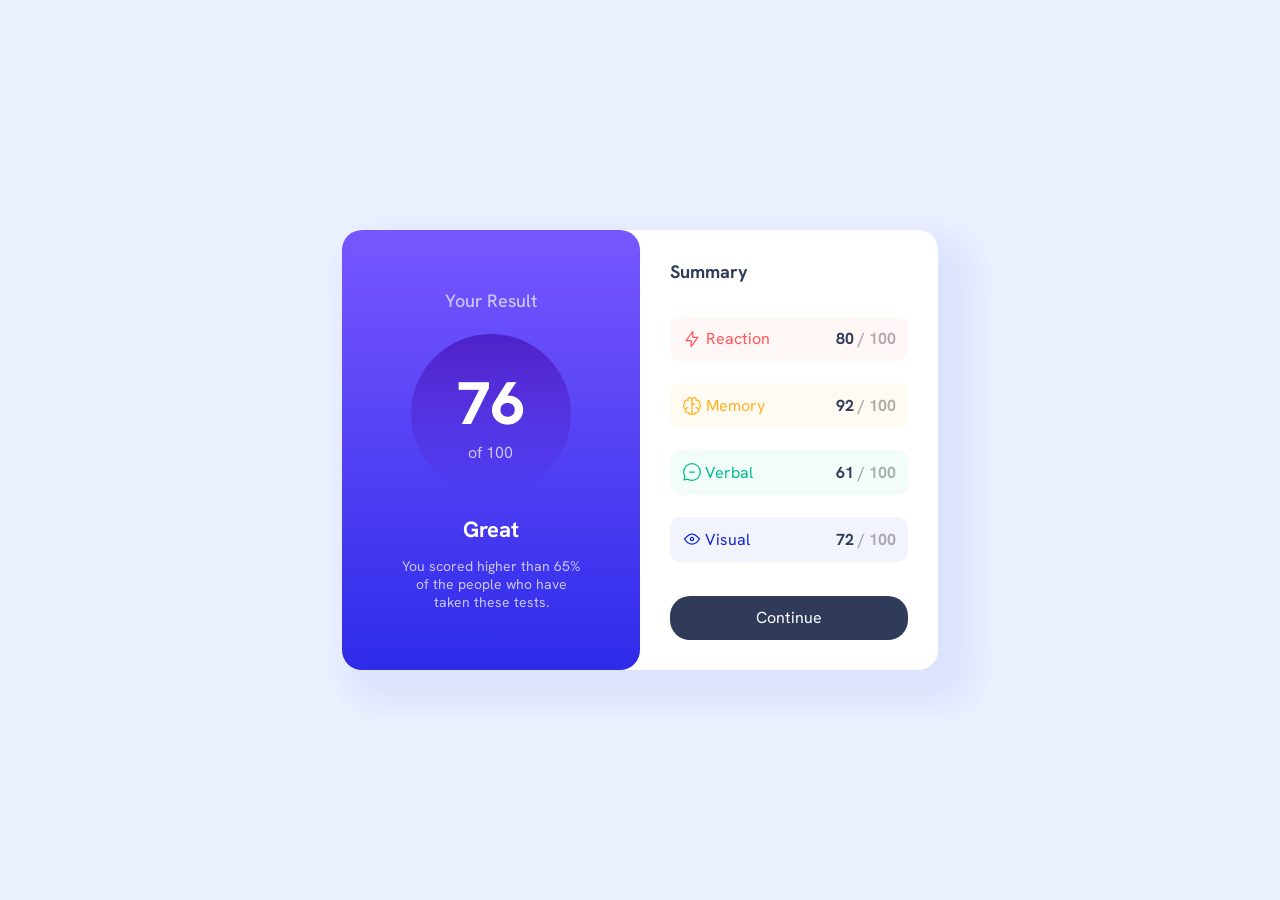
==== results-summary-component-main/index.html @ 0ee826cb "submission for results-summary-component" ====
<!DOCTYPE html>
<html class="height-100" lang="en">
<head>
  <meta charset="UTF-8">
  <meta name="viewport" content="width=device-width, initial-scale=1.0">
  <link rel="icon" type="image/png" sizes="32x32" href="./assets/images/favicon-32x32.png">
  <link rel="preconnect" href="https://fonts.googleapis.com">
  <link rel="preconnect" href="https://fonts.gstatic.com" crossorigin>
  <link href="https://fonts.googleapis.com/css2?family=Hanken+Grotesk:ital,wght@0,100..900;1,100..900&display=swap" rel="stylesheet">
  <link rel="stylesheet" href="style.css">
  <title>Frontend Mentor | Results summary component</title>
  <style>
    .attribution { font-size: 0.6875rem; text-align: center; }
    .attribution a { color: hsl(228, 45%, 44%); }
  </style>
</head>
<body class="height-100 flex flex-column flex-justify-center flex-align-center bg-pale-blue">
  <div id="main" class="height-sm-100 width-sm-100 flex flex-sm-col border-radius-20 bg-white shadow">
    <div id="resultPanel" class="width-50 width-sm-100 p-10 border-radius-20 bg-grad-slate-royal flex flex-column flex-align-center flex-justify-space-between text-center">
      <div class="fg-light-lavender mb-10 text-medium text-bold">Your Result</div>
      <div class=" flex flex-column flex-justify-center bg-grad-violet-persian border-circular width-90 height-50 p-20 mb-10">
        <div class="fg-white text-largest text-boldest">76</div>
        <div class="fg-light-lavender">of 100</div>
      </div>
      <div class="fg-white mb-5 text-large text-bolder">Great</div>
      <div class="fg-light-lavender text-small">You scored higher than 65% of the people who have taken these tests.</div>
    </div>
    <div class="width-50 width-sm-100 flex flex-column flex-justify-space-between p-5">
      <div class="text-medium fg-dark-gray-blue text-bolder">Summary</div>
      <div class="flex flex-justify-space-between flex-align-center bg-light-red-op p-5 mt-10 mb-5 border-radius-10">
        <div class="flex flex-align-center fg-light-red"><img id="ReactionIcon" class="mr-5" src="./assets/images/icon-reaction.svg" alt="Reaction icon"> Reaction</div>
        <div class="text-bolder"><span class="fg-dark-gray-blue" id="ReactionValue">80</span> <span class="op-30">/ 100</span></div>
      </div>
      <div class="flex flex-justify-space-between flex-align-center bg-orangey-yellow-op p-5 mb-5 border-radius-10">
        <div class="flex flex-align-center fg-orangey-yellow"><img id="MemoryIcon" class="mr-5" src="./assets/images/icon-memory.svg" alt="Memory icon"> Memory</div>
        <div class="text-bolder"><span class="fg-dark-gray-blue" id="MemoryValue">92</span> <span class="op-30">/ 100</span></div>
      </div>
      <div class="flex flex-justify-space-between flex-align-center bg-green-teal-op p-5 mb-5 border-radius-10">
        <div class="flex flex-align-center fg-green-teal"><img id="VerbalIcon" class="mr-5" src="./assets/images/icon-verbal.svg" alt="Verbal icon"> Verbal</div>
        <div class="text-bolder"><span class="fg-dark-gray-blue" id="VerbalValue">61</span> <span class="op-30">/ 100</span></div>
      </div>
      <div class="flex flex-justify-space-between flex-align-center bg-cobalt-blue-op p-5 mb-10 border-radius-10">
        <div class="flex flex-align-center fg-cobalt-blue"><img id="VisualIcon" class="mr-5" src="./assets/images/icon-visual.svg" alt="Visual icon"> Visual</div>
        <div class="text-bolder"><span class="fg-dark-gray-blue" id="VisualValue">72</span> <span class="op-30">/ 100</span></div>
      </div>
      <div class="fg-white bg-dark-gray-blue border-radius-20 text-center pt-5 pb-5 button">Continue</div>
    </div>
  </div>
  <!-- <footer class="attribution">
    Challenge by <a href="https://www.frontendmentor.io?ref=challenge">Frontend Mentor</a>. 
    Coded by <a href="#">Wissam Alghabra</a>.
  </footer> -->

  <script src="./script.js"></script>
</body>
</html>
---- results-summary-component-main/style.css ----
.text-small {
  font-size: 14px;
}

.text-medium {
  font-size: 18px;
}

.text-large {
  font-size: 22px;
}

.text-largest {
  font-size: 60px;
}

.text-bold {
  font-weight: 500;
}

.text-bolder {
  font-weight: 700;
}

.text-boldest {
  font-weight: 800;
}

.bg-light-red {
  background-color: hsl(0, 100%, 67%);
}

.fg-light-red {
  color: hsl(0, 100%, 67%);
}

.bg-light-red-op {
  background-color: hsla(0, 100%, 67%, 0.05);
}

.fg-light-red-op {
  color: hsla(0, 100%, 67%, 0.05);
}

.bg-orangey-yellow {
  background-color: hsl(39, 100%, 56%);
}

.fg-orangey-yellow {
  color: hsl(39, 100%, 56%);
}

.bg-orangey-yellow-op {
  background-color: hsla(39, 100%, 56%, 0.05);
}

.fg-orangey-yellow-op {
  color: hsla(39, 100%, 56%, 0.05);
}

.bg-green-teal {
  background-color: hsl(166, 100%, 37%);
}

.fg-green-teal {
  color: hsl(166, 100%, 37%);
}

.bg-green-teal-op {
  background-color: hsla(166, 100%, 37%, 0.05);
}

.fg-green-teal-op {
  color: hsla(166, 100%, 37%, 0.05);
}

.bg-cobalt-blue {
  background-color: hsl(234, 85%, 45%);
}

.fg-cobalt-blue {
  color: hsl(234, 85%, 45%);
}

.bg-cobalt-blue-op {
  background-color: hsla(234, 85%, 45%, 0.05);
}

.fg-cobalt-blue-op {
  color: hsla(234, 85%, 45%, 0.05);
}

.bg-light-slate-blue {
  background-color: hsl(252, 100%, 67%);
}

.fg-light-slate-blue {
  color: hsl(252, 100%, 67%);
}

.bg-light-royal-blue {
  background-color: hsl(241, 81%, 54%);
}

.fg-light-royal-blue {
  color: hsl(241, 81%, 54%);
}

.bg-violet-blue {
  background-color: hsl(256, 72%, 46%);
}

.fg-violet-blue {
  color: hsl(256, 72%, 46%);
}

.bg-persian-blue {
  background-color: rgba(36, 33, 202, 0);
}

.fg-persian-blue {
  color: rgba(36, 33, 202, 0);
}

.bg-white {
  background-color: hsl(0, 0%, 100%);
}

.fg-white {
  color: hsl(0, 0%, 100%);
}

.bg-pale-blue {
  background-color: hsl(221, 100%, 96%);
}

.fg-pale-blue {
  color: hsl(221, 100%, 96%);
}

.bg-light-lavender {
  background-color: hsl(241, 100%, 89%);
}

.fg-light-lavender {
  color: hsl(241, 100%, 89%);
}

.bg-dark-gray-blue {
  background-color: hsl(224, 30%, 27%);
}

.fg-dark-gray-blue {
  color: hsl(224, 30%, 27%);
}

.height-1 {
  height: 1%;
}

.width-1 {
  width: 1%;
}

.p-1 {
  padding: 1%;
}

.pt-1 {
  padding-top: 1%;
}

.pb-1 {
  padding-bottom: 1%;
}

.pr-1 {
  padding-right: 1%;
}

.pl-1 {
  padding-left: 1%;
}

.mt-1 {
  margin-top: 1%;
}

.mb-1 {
  margin-bottom: 1%;
}

.mr-1 {
  margin-right: 1%;
}

.ml-1 {
  margin-left: 1%;
}

.m-1 {
  margin: 1%;
}

.op-1 {
  opacity: 1%;
}

.height-5 {
  height: 5%;
}

.width-5 {
  width: 5%;
}

.p-5 {
  padding: 5%;
}

.pt-5 {
  padding-top: 5%;
}

.pb-5 {
  padding-bottom: 5%;
}

.pr-5 {
  padding-right: 5%;
}

.pl-5 {
  padding-left: 5%;
}

.mt-5 {
  margin-top: 5%;
}

.mb-5 {
  margin-bottom: 5%;
}

.mr-5 {
  margin-right: 5%;
}

.ml-5 {
  margin-left: 5%;
}

.m-5 {
  margin: 5%;
}

.op-5 {
  opacity: 5%;
}

.height-10 {
  height: 10%;
}

.width-10 {
  width: 10%;
}

.p-10 {
  padding: 10%;
}

.pt-10 {
  padding-top: 10%;
}

.pb-10 {
  padding-bottom: 10%;
}

.pr-10 {
  padding-right: 10%;
}

.pl-10 {
  padding-left: 10%;
}

.mt-10 {
  margin-top: 10%;
}

.mb-10 {
  margin-bottom: 10%;
}

.mr-10 {
  margin-right: 10%;
}

.ml-10 {
  margin-left: 10%;
}

.m-10 {
  margin: 10%;
}

.op-10 {
  opacity: 10%;
}

.height-20 {
  height: 20%;
}

.width-20 {
  width: 20%;
}

.p-20 {
  padding: 20%;
}

.pt-20 {
  padding-top: 20%;
}

.pb-20 {
  padding-bottom: 20%;
}

.pr-20 {
  padding-right: 20%;
}

.pl-20 {
  padding-left: 20%;
}

.mt-20 {
  margin-top: 20%;
}

.mb-20 {
  margin-bottom: 20%;
}

.mr-20 {
  margin-right: 20%;
}

.ml-20 {
  margin-left: 20%;
}

.m-20 {
  margin: 20%;
}

.op-20 {
  opacity: 20%;
}

.height-25 {
  height: 25%;
}

.width-25 {
  width: 25%;
}

.p-25 {
  padding: 25%;
}

.pt-25 {
  padding-top: 25%;
}

.pb-25 {
  padding-bottom: 25%;
}

.pr-25 {
  padding-right: 25%;
}

.pl-25 {
  padding-left: 25%;
}

.mt-25 {
  margin-top: 25%;
}

.mb-25 {
  margin-bottom: 25%;
}

.mr-25 {
  margin-right: 25%;
}

.ml-25 {
  margin-left: 25%;
}

.m-25 {
  margin: 25%;
}

.op-25 {
  opacity: 25%;
}

.height-30 {
  height: 30%;
}

.width-30 {
  width: 30%;
}

.p-30 {
  padding: 30%;
}

.pt-30 {
  padding-top: 30%;
}

.pb-30 {
  padding-bottom: 30%;
}

.pr-30 {
  padding-right: 30%;
}

.pl-30 {
  padding-left: 30%;
}

.mt-30 {
  margin-top: 30%;
}

.mb-30 {
  margin-bottom: 30%;
}

.mr-30 {
  margin-right: 30%;
}

.ml-30 {
  margin-left: 30%;
}

.m-30 {
  margin: 30%;
}

.op-30 {
  opacity: 30%;
}

.height-35 {
  height: 35%;
}

.width-35 {
  width: 35%;
}

.p-35 {
  padding: 35%;
}

.pt-35 {
  padding-top: 35%;
}

.pb-35 {
  padding-bottom: 35%;
}

.pr-35 {
  padding-right: 35%;
}

.pl-35 {
  padding-left: 35%;
}

.mt-35 {
  margin-top: 35%;
}

.mb-35 {
  margin-bottom: 35%;
}

.mr-35 {
  margin-right: 35%;
}

.ml-35 {
  margin-left: 35%;
}

.m-35 {
  margin: 35%;
}

.op-35 {
  opacity: 35%;
}

.height-40 {
  height: 40%;
}

.width-40 {
  width: 40%;
}

.p-40 {
  padding: 40%;
}

.pt-40 {
  padding-top: 40%;
}

.pb-40 {
  padding-bottom: 40%;
}

.pr-40 {
  padding-right: 40%;
}

.pl-40 {
  padding-left: 40%;
}

.mt-40 {
  margin-top: 40%;
}

.mb-40 {
  margin-bottom: 40%;
}

.mr-40 {
  margin-right: 40%;
}

.ml-40 {
  margin-left: 40%;
}

.m-40 {
  margin: 40%;
}

.op-40 {
  opacity: 40%;
}

.height-45 {
  height: 45%;
}

.width-45 {
  width: 45%;
}

.p-45 {
  padding: 45%;
}

.pt-45 {
  padding-top: 45%;
}

.pb-45 {
  padding-bottom: 45%;
}

.pr-45 {
  padding-right: 45%;
}

.pl-45 {
  padding-left: 45%;
}

.mt-45 {
  margin-top: 45%;
}

.mb-45 {
  margin-bottom: 45%;
}

.mr-45 {
  margin-right: 45%;
}

.ml-45 {
  margin-left: 45%;
}

.m-45 {
  margin: 45%;
}

.op-45 {
  opacity: 45%;
}

.height-50 {
  height: 50%;
}

.width-50 {
  width: 50%;
}

.p-50 {
  padding: 50%;
}

.pt-50 {
  padding-top: 50%;
}

.pb-50 {
  padding-bottom: 50%;
}

.pr-50 {
  padding-right: 50%;
}

.pl-50 {
  padding-left: 50%;
}

.mt-50 {
  margin-top: 50%;
}

.mb-50 {
  margin-bottom: 50%;
}

.mr-50 {
  margin-right: 50%;
}

.ml-50 {
  margin-left: 50%;
}

.m-50 {
  margin: 50%;
}

.op-50 {
  opacity: 50%;
}

.height-60 {
  height: 60%;
}

.width-60 {
  width: 60%;
}

.p-60 {
  padding: 60%;
}

.pt-60 {
  padding-top: 60%;
}

.pb-60 {
  padding-bottom: 60%;
}

.pr-60 {
  padding-right: 60%;
}

.pl-60 {
  padding-left: 60%;
}

.mt-60 {
  margin-top: 60%;
}

.mb-60 {
  margin-bottom: 60%;
}

.mr-60 {
  margin-right: 60%;
}

.ml-60 {
  margin-left: 60%;
}

.m-60 {
  margin: 60%;
}

.op-60 {
  opacity: 60%;
}

.height-75 {
  height: 75%;
}

.width-75 {
  width: 75%;
}

.p-75 {
  padding: 75%;
}

.pt-75 {
  padding-top: 75%;
}

.pb-75 {
  padding-bottom: 75%;
}

.pr-75 {
  padding-right: 75%;
}

.pl-75 {
  padding-left: 75%;
}

.mt-75 {
  margin-top: 75%;
}

.mb-75 {
  margin-bottom: 75%;
}

.mr-75 {
  margin-right: 75%;
}

.ml-75 {
  margin-left: 75%;
}

.m-75 {
  margin: 75%;
}

.op-75 {
  opacity: 75%;
}

.height-80 {
  height: 80%;
}

.width-80 {
  width: 80%;
}

.p-80 {
  padding: 80%;
}

.pt-80 {
  padding-top: 80%;
}

.pb-80 {
  padding-bottom: 80%;
}

.pr-80 {
  padding-right: 80%;
}

.pl-80 {
  padding-left: 80%;
}

.mt-80 {
  margin-top: 80%;
}

.mb-80 {
  margin-bottom: 80%;
}

.mr-80 {
  margin-right: 80%;
}

.ml-80 {
  margin-left: 80%;
}

.m-80 {
  margin: 80%;
}

.op-80 {
  opacity: 80%;
}

.height-85 {
  height: 85%;
}

.width-85 {
  width: 85%;
}

.p-85 {
  padding: 85%;
}

.pt-85 {
  padding-top: 85%;
}

.pb-85 {
  padding-bottom: 85%;
}

.pr-85 {
  padding-right: 85%;
}

.pl-85 {
  padding-left: 85%;
}

.mt-85 {
  margin-top: 85%;
}

.mb-85 {
  margin-bottom: 85%;
}

.mr-85 {
  margin-right: 85%;
}

.ml-85 {
  margin-left: 85%;
}

.m-85 {
  margin: 85%;
}

.op-85 {
  opacity: 85%;
}

.height-90 {
  height: 90%;
}

.width-90 {
  width: 90%;
}

.p-90 {
  padding: 90%;
}

.pt-90 {
  padding-top: 90%;
}

.pb-90 {
  padding-bottom: 90%;
}

.pr-90 {
  padding-right: 90%;
}

.pl-90 {
  padding-left: 90%;
}

.mt-90 {
  margin-top: 90%;
}

.mb-90 {
  margin-bottom: 90%;
}

.mr-90 {
  margin-right: 90%;
}

.ml-90 {
  margin-left: 90%;
}

.m-90 {
  margin: 90%;
}

.op-90 {
  opacity: 90%;
}

.height-95 {
  height: 95%;
}

.width-95 {
  width: 95%;
}

.p-95 {
  padding: 95%;
}

.pt-95 {
  padding-top: 95%;
}

.pb-95 {
  padding-bottom: 95%;
}

.pr-95 {
  padding-right: 95%;
}

.pl-95 {
  padding-left: 95%;
}

.mt-95 {
  margin-top: 95%;
}

.mb-95 {
  margin-bottom: 95%;
}

.mr-95 {
  margin-right: 95%;
}

.ml-95 {
  margin-left: 95%;
}

.m-95 {
  margin: 95%;
}

.op-95 {
  opacity: 95%;
}

.height-100 {
  height: 100%;
}

.width-100 {
  width: 100%;
}

.p-100 {
  padding: 100%;
}

.pt-100 {
  padding-top: 100%;
}

.pb-100 {
  padding-bottom: 100%;
}

.pr-100 {
  padding-right: 100%;
}

.pl-100 {
  padding-left: 100%;
}

.mt-100 {
  margin-top: 100%;
}

.mb-100 {
  margin-bottom: 100%;
}

.mr-100 {
  margin-right: 100%;
}

.ml-100 {
  margin-left: 100%;
}

.m-100 {
  margin: 100%;
}

.op-100 {
  opacity: 100%;
}

.border-radius-5 {
  border-radius: 5px;
}

.border-radius-10 {
  border-radius: 10px;
}

.border-radius-15 {
  border-radius: 15px;
}

.border-radius-20 {
  border-radius: 20px;
}

.border-radius-25 {
  border-radius: 25px;
}

.border-radius-30 {
  border-radius: 30px;
}

.flex-align-center {
  align-items: center;
}

.flex-justify-center {
  justify-content: center;
}

.flex-align-start {
  align-items: start;
}

.flex-justify-start {
  justify-content: start;
}

.flex-align-end {
  align-items: end;
}

.flex-justify-end {
  justify-content: end;
}

.flex-align-space-between {
  align-items: space-between;
}

.flex-justify-space-between {
  justify-content: space-between;
}

.flex-align-flex-start {
  align-items: flex-start;
}

.flex-justify-flex-start {
  justify-content: flex-start;
}

.flex-align-flex-end {
  align-items: flex-end;
}

.flex-justify-flex-end {
  justify-content: flex-end;
}

.flex-align-left {
  align-items: left;
}

.flex-justify-left {
  justify-content: left;
}

.flex-align-right {
  align-items: right;
}

.flex-justify-right {
  justify-content: right;
}

* {
  box-sizing: border-box;
  padding: 0;
  margin: 0;
}

body {
  font-family: "Hanken Grotesk", sans-serif;
}

.flex {
  display: flex;
}

.flex-column {
  flex-direction: column;
}

.bg-grad-slate-royal {
  background: HSL(252, 100%, 67%);
  background: linear-gradient(180deg, rgb(120, 87, 255) 0%, rgb(46, 43, 233) 100%);
}

.button:hover {
  cursor: pointer;
  background: HSL(252, 100%, 67%);
  background: linear-gradient(180deg, rgb(120, 87, 255) 0%, rgb(46, 43, 233) 100%);
}

.bg-grad-violet-persian {
  background: HSLA(256, 72%, 46%, 1);
  background: linear-gradient(180deg, hsl(256, 72%, 46%) 0%, hsla(241, 72%, 46%, 0) 100%);
}

.border-circular {
  border-radius: 100%;
}

.text-center {
  text-align: center;
}

.attribution {
  position: absolute;
  bottom: 5px;
}

.shadow {
  box-shadow: 20px 20px 30px 15px hsla(241, 81%, 54%, 0.07);
}

@media screen and (max-width: 630px) {
  .flex-sm-col {
    display: flex;
    flex-direction: column;
  }
  .width-sm-100 {
    width: 100%;
  }
  .height-sm-100 {
    height: 100%;
  }
  #main {
    border-radius: 0px;
  }
  #resultPanel {
    border-top-right-radius: 0px;
    border-top-left-radius: 0px;
  }
}

/*# sourceMappingURL=style.css.map */
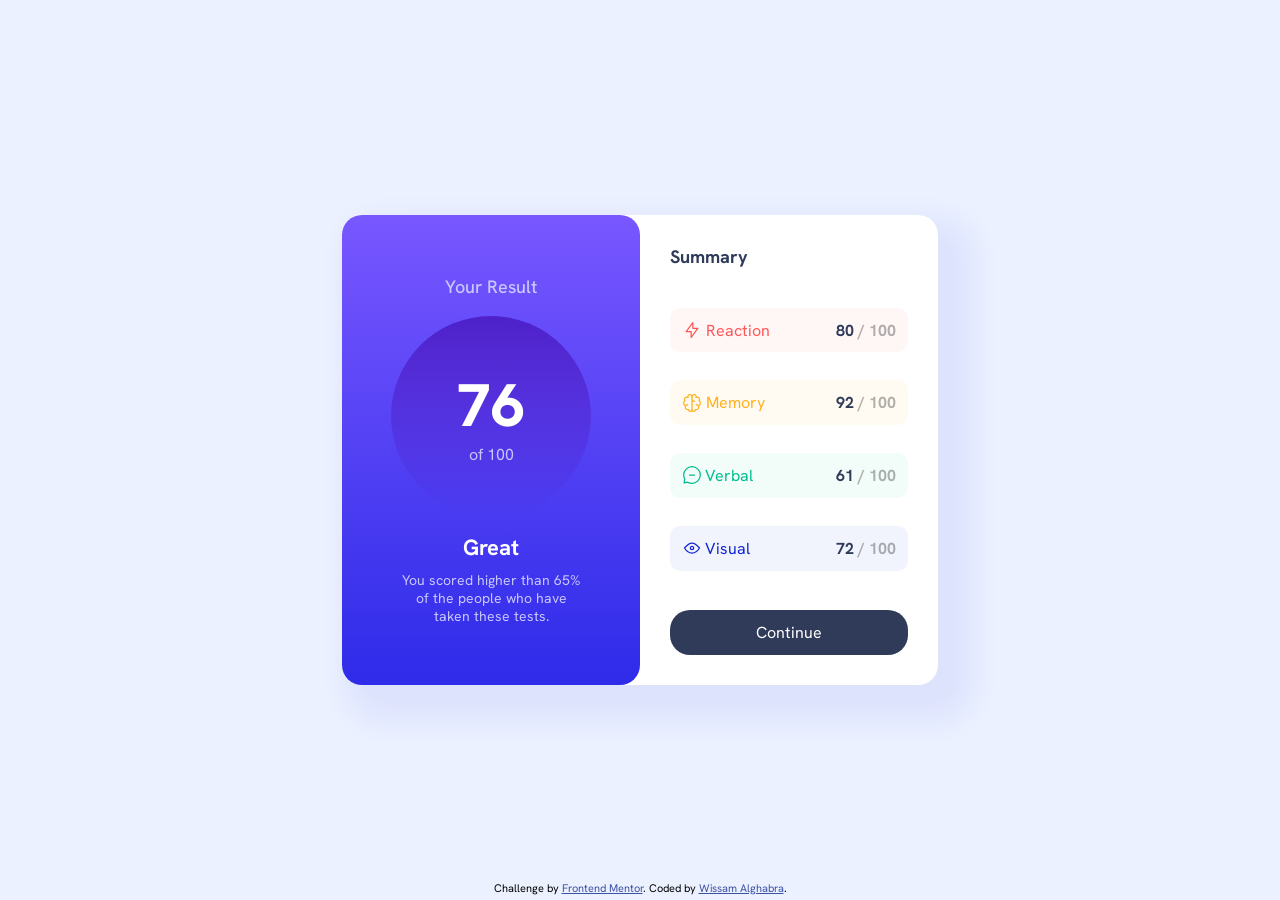
==== commit 0eadc25b: "finish code" ====
--- a/results-summary-component-main/index.html
+++ b/results-summary-component-main/index.html
@@ -18,7 +18,7 @@
   <div id="main" class="height-sm-100 width-sm-100 flex flex-sm-col border-radius-20 bg-white shadow">
     <div id="resultPanel" class="width-50 width-sm-100 p-10 border-radius-20 bg-grad-slate-royal flex flex-column flex-align-center flex-justify-space-between text-center">
       <div class="fg-light-lavender mb-10 text-medium text-bold">Your Result</div>
-      <div class=" flex flex-column flex-justify-center bg-grad-violet-persian border-circular width-90 height-50 p-20 mb-10">
+      <div id="resultCircle" class="flex flex-column flex-align-center flex-justify-center bg-grad-violet-persian border-circular p-20 mb-10">
         <div class="fg-white text-largest text-boldest">76</div>
         <div class="fg-light-lavender">of 100</div>
       </div>
@@ -46,10 +46,10 @@
       <div class="fg-white bg-dark-gray-blue border-radius-20 text-center pt-5 pb-5 button">Continue</div>
     </div>
   </div>
-  <!-- <footer class="attribution">
+  <footer class="attribution">
     Challenge by <a href="https://www.frontendmentor.io?ref=challenge">Frontend Mentor</a>. 
     Coded by <a href="#">Wissam Alghabra</a>.
-  </footer> -->
+  </footer>
 
   <script src="./script.js"></script>
 </body>
--- a/results-summary-component-main/style.css
+++ b/results-summary-component-main/style.css
@@ -1175,6 +1175,11 @@
 
 .shadow {
   box-shadow: 20px 20px 30px 15px hsla(241, 81%, 54%, 0.07);
+}
+
+#resultCircle {
+  height: 200px;
+  width: 200px;
 }
 
 @media screen and (max-width: 630px) {
@@ -1188,13 +1193,24 @@
   .height-sm-100 {
     height: 100%;
   }
+  body {
+    overflow: hidden;
+  }
   #main {
     border-radius: 0px;
+    overflow: scroll;
   }
   #resultPanel {
     border-top-right-radius: 0px;
     border-top-left-radius: 0px;
   }
+  .attribution {
+    top: 5px;
+    color: white;
+  }
+  .attribution a:link {
+    color: white;
+  }
 }
 
 /*# sourceMappingURL=style.css.map */
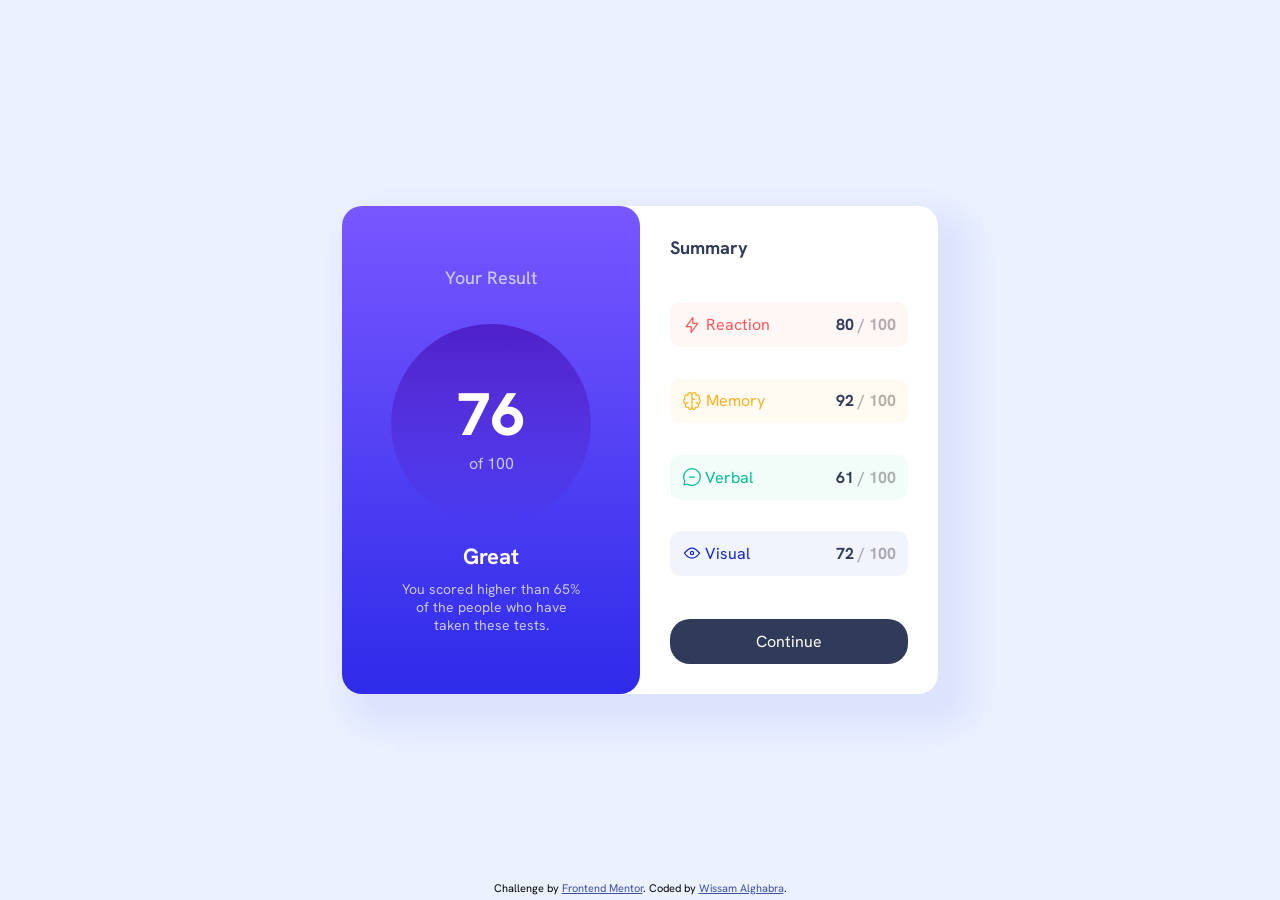
==== commit 91ec9d93: "fix margin" ====
--- a/results-summary-component-main/index.html
+++ b/results-summary-component-main/index.html
@@ -18,7 +18,7 @@
   <div id="main" class="height-sm-100 width-sm-100 flex flex-sm-col border-radius-20 bg-white shadow">
     <div id="resultPanel" class="width-50 width-sm-100 p-10 border-radius-20 bg-grad-slate-royal flex flex-column flex-align-center flex-justify-space-between text-center">
       <div class="fg-light-lavender mb-10 text-medium text-bold">Your Result</div>
-      <div id="resultCircle" class="flex flex-column flex-align-center flex-justify-center bg-grad-violet-persian border-circular p-20 mb-10">
+      <div id="resultCircle" class="flex flex-column flex-align-center flex-justify-center bg-grad-violet-persian border-circular p-20 mb-10 mt-10">
         <div class="fg-white text-largest text-boldest">76</div>
         <div class="fg-light-lavender">of 100</div>
       </div>
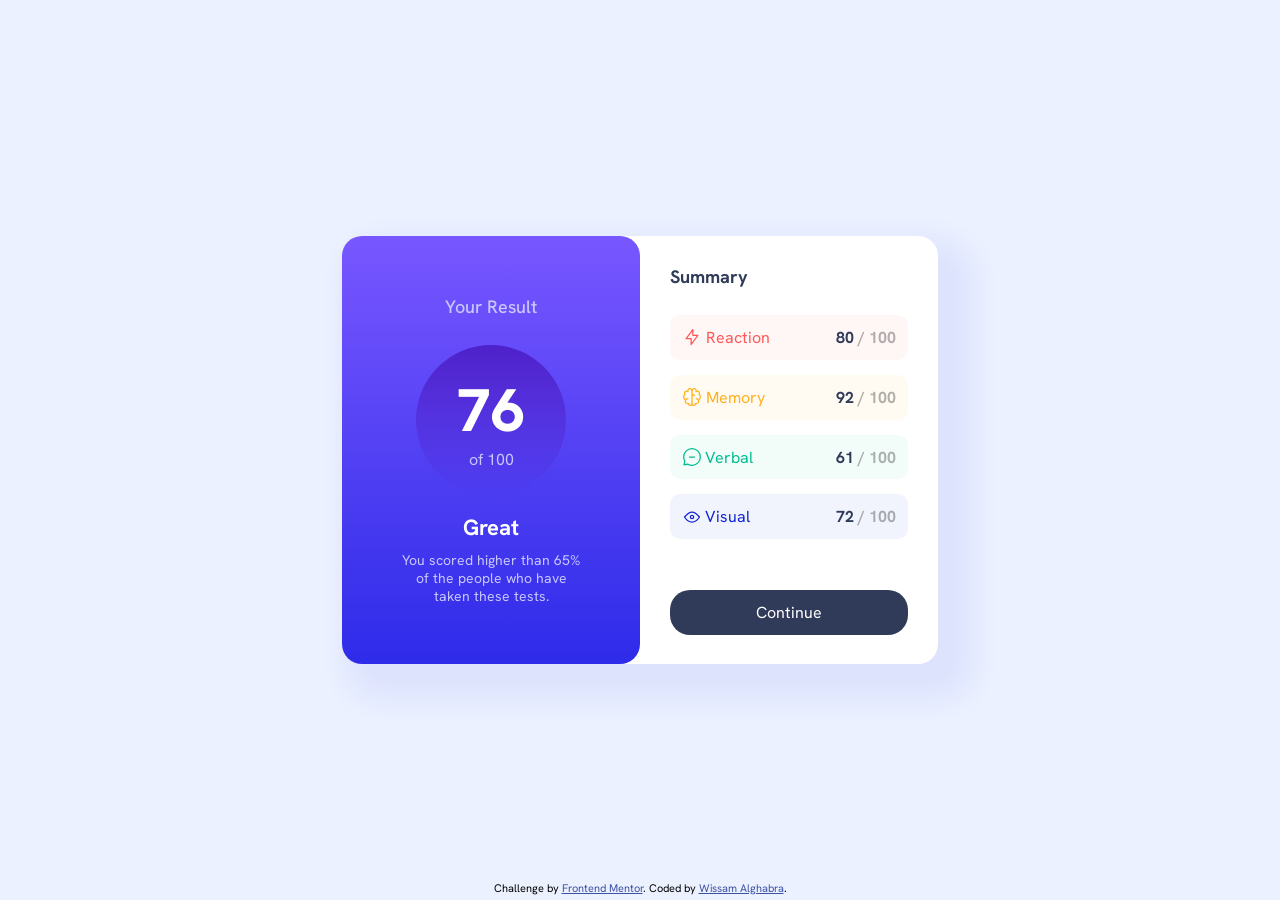
==== commit 3e0ddc03: "more fixes..." ====
--- a/results-summary-component-main/index.html
+++ b/results-summary-component-main/index.html
@@ -17,7 +17,7 @@
 <body class="height-100 flex flex-column flex-justify-center flex-align-center bg-pale-blue">
   <div id="main" class="height-sm-100 width-sm-100 flex flex-sm-col border-radius-20 bg-white shadow">
     <div id="resultPanel" class="width-50 width-sm-100 p-10 border-radius-20 bg-grad-slate-royal flex flex-column flex-align-center flex-justify-space-between text-center">
-      <div class="fg-light-lavender mb-10 text-medium text-bold">Your Result</div>
+      <div class="fg-light-lavender mb-5 text-medium text-bold">Your Result</div>
       <div id="resultCircle" class="flex flex-column flex-align-center flex-justify-center bg-grad-violet-persian border-circular p-20 mb-10 mt-10">
         <div class="fg-white text-largest text-boldest">76</div>
         <div class="fg-light-lavender">of 100</div>
@@ -25,24 +25,27 @@
       <div class="fg-white mb-5 text-large text-bolder">Great</div>
       <div class="fg-light-lavender text-small">You scored higher than 65% of the people who have taken these tests.</div>
     </div>
-    <div class="width-50 width-sm-100 flex flex-column flex-justify-space-between p-5">
+    <div class="width-50 width-sm-100 flex flex-column p-5 flex-justify-space-between">
       <div class="text-medium fg-dark-gray-blue text-bolder">Summary</div>
-      <div class="flex flex-justify-space-between flex-align-center bg-light-red-op p-5 mt-10 mb-5 border-radius-10">
-        <div class="flex flex-align-center fg-light-red"><img id="ReactionIcon" class="mr-5" src="./assets/images/icon-reaction.svg" alt="Reaction icon"> Reaction</div>
-        <div class="text-bolder"><span class="fg-dark-gray-blue" id="ReactionValue">80</span> <span class="op-30">/ 100</span></div>
+      <div class="mt-10 mb-10">
+        <div class="flex flex-justify-space-between flex-align-center bg-light-red-op p-5 border-radius-10" style="margin-bottom: 15px;">
+          <div class="flex flex-align-center fg-light-red"><img id="ReactionIcon" class="mr-5" src="./assets/images/icon-reaction.svg" alt="Reaction icon"> Reaction</div>
+          <div class="text-bolder"><span class="fg-dark-gray-blue" id="ReactionValue">80</span> <span class="op-30">/ 100</span></div>
+        </div>
+        <div class="flex flex-justify-space-between flex-align-center bg-orangey-yellow-op p-5 border-radius-10" style="margin-bottom: 15px;">
+          <div class="flex flex-align-center fg-orangey-yellow"><img id="MemoryIcon" class="mr-5" src="./assets/images/icon-memory.svg" alt="Memory icon"> Memory</div>
+          <div class="text-bolder"><span class="fg-dark-gray-blue" id="MemoryValue">92</span> <span class="op-30">/ 100</span></div>
+        </div>
+        <div class="flex flex-justify-space-between flex-align-center bg-green-teal-op p-5 border-radius-10" style="margin-bottom: 15px;">
+          <div class="flex flex-align-center fg-green-teal"><img id="VerbalIcon" class="mr-5" src="./assets/images/icon-verbal.svg" alt="Verbal icon"> Verbal</div>
+          <div class="text-bolder"><span class="fg-dark-gray-blue" id="VerbalValue">61</span> <span class="op-30">/ 100</span></div>
+        </div>
+        <div class="flex flex-justify-space-between flex-align-center bg-cobalt-blue-op p-5 mb-10 border-radius-10">
+          <div class="flex flex-align-center fg-cobalt-blue"><img id="VisualIcon" class="mr-5" src="./assets/images/icon-visual.svg" alt="Visual icon"> Visual</div>
+          <div class="text-bolder"><span class="fg-dark-gray-blue" id="VisualValue">72</span> <span class="op-30">/ 100</span></div>
+        </div>
       </div>
-      <div class="flex flex-justify-space-between flex-align-center bg-orangey-yellow-op p-5 mb-5 border-radius-10">
-        <div class="flex flex-align-center fg-orangey-yellow"><img id="MemoryIcon" class="mr-5" src="./assets/images/icon-memory.svg" alt="Memory icon"> Memory</div>
-        <div class="text-bolder"><span class="fg-dark-gray-blue" id="MemoryValue">92</span> <span class="op-30">/ 100</span></div>
-      </div>
-      <div class="flex flex-justify-space-between flex-align-center bg-green-teal-op p-5 mb-5 border-radius-10">
-        <div class="flex flex-align-center fg-green-teal"><img id="VerbalIcon" class="mr-5" src="./assets/images/icon-verbal.svg" alt="Verbal icon"> Verbal</div>
-        <div class="text-bolder"><span class="fg-dark-gray-blue" id="VerbalValue">61</span> <span class="op-30">/ 100</span></div>
-      </div>
-      <div class="flex flex-justify-space-between flex-align-center bg-cobalt-blue-op p-5 mb-10 border-radius-10">
-        <div class="flex flex-align-center fg-cobalt-blue"><img id="VisualIcon" class="mr-5" src="./assets/images/icon-visual.svg" alt="Visual icon"> Visual</div>
-        <div class="text-bolder"><span class="fg-dark-gray-blue" id="VisualValue">72</span> <span class="op-30">/ 100</span></div>
-      </div>
+
       <div class="fg-white bg-dark-gray-blue border-radius-20 text-center pt-5 pb-5 button">Continue</div>
     </div>
   </div>
--- a/results-summary-component-main/style.css
+++ b/results-summary-component-main/style.css
@@ -1178,8 +1178,8 @@
 }
 
 #resultCircle {
-  height: 200px;
-  width: 200px;
+  height: 150px;
+  width: 150px;
 }
 
 @media screen and (max-width: 630px) {
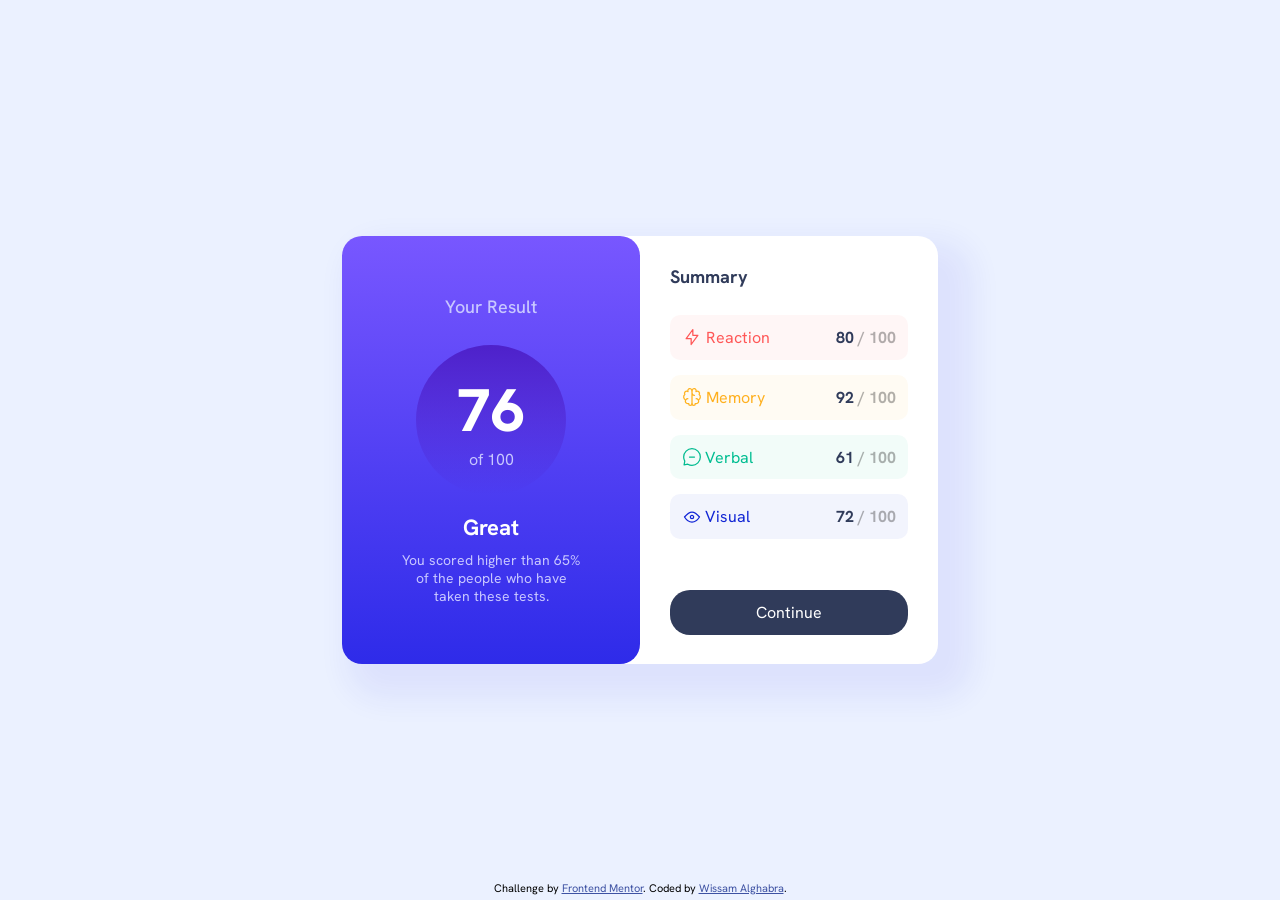
==== commit 2ed85bae: "final but fixed overflowing bug for small screens" ====
--- a/results-summary-component-main/index.html
+++ b/results-summary-component-main/index.html
@@ -1,5 +1,5 @@
 <!DOCTYPE html>
-<html class="height-100" lang="en">
+<html lang="en">
 <head>
   <meta charset="UTF-8">
   <meta name="viewport" content="width=device-width, initial-scale=1.0">
@@ -14,7 +14,7 @@
     .attribution a { color: hsl(228, 45%, 44%); }
   </style>
 </head>
-<body class="height-100 flex flex-column flex-justify-center flex-align-center bg-pale-blue">
+<body class="flex flex-column flex-justify-center flex-align-center bg-pale-blue">
   <div id="main" class="height-sm-100 width-sm-100 flex flex-sm-col border-radius-20 bg-white shadow">
     <div id="resultPanel" class="width-50 width-sm-100 p-10 border-radius-20 bg-grad-slate-royal flex flex-column flex-align-center flex-justify-space-between text-center">
       <div class="fg-light-lavender mb-5 text-medium text-bold">Your Result</div>
--- a/results-summary-component-main/style.css
+++ b/results-summary-component-main/style.css
@@ -1149,7 +1149,7 @@
   background: linear-gradient(180deg, rgb(120, 87, 255) 0%, rgb(46, 43, 233) 100%);
 }
 
-.button:hover {
+.button:hover, .button:active {
   cursor: pointer;
   background: HSL(252, 100%, 67%);
   background: linear-gradient(180deg, rgb(120, 87, 255) 0%, rgb(46, 43, 233) 100%);
@@ -1180,6 +1180,10 @@
 #resultCircle {
   height: 150px;
   width: 150px;
+}
+
+body, html {
+  height: 100%;
 }
 
 @media screen and (max-width: 630px) {
@@ -1193,12 +1197,11 @@
   .height-sm-100 {
     height: 100%;
   }
-  body {
-    overflow: hidden;
-  }
   #main {
     border-radius: 0px;
-    overflow: scroll;
+  }
+  body {
+    height: auto;
   }
   #resultPanel {
     border-top-right-radius: 0px;
